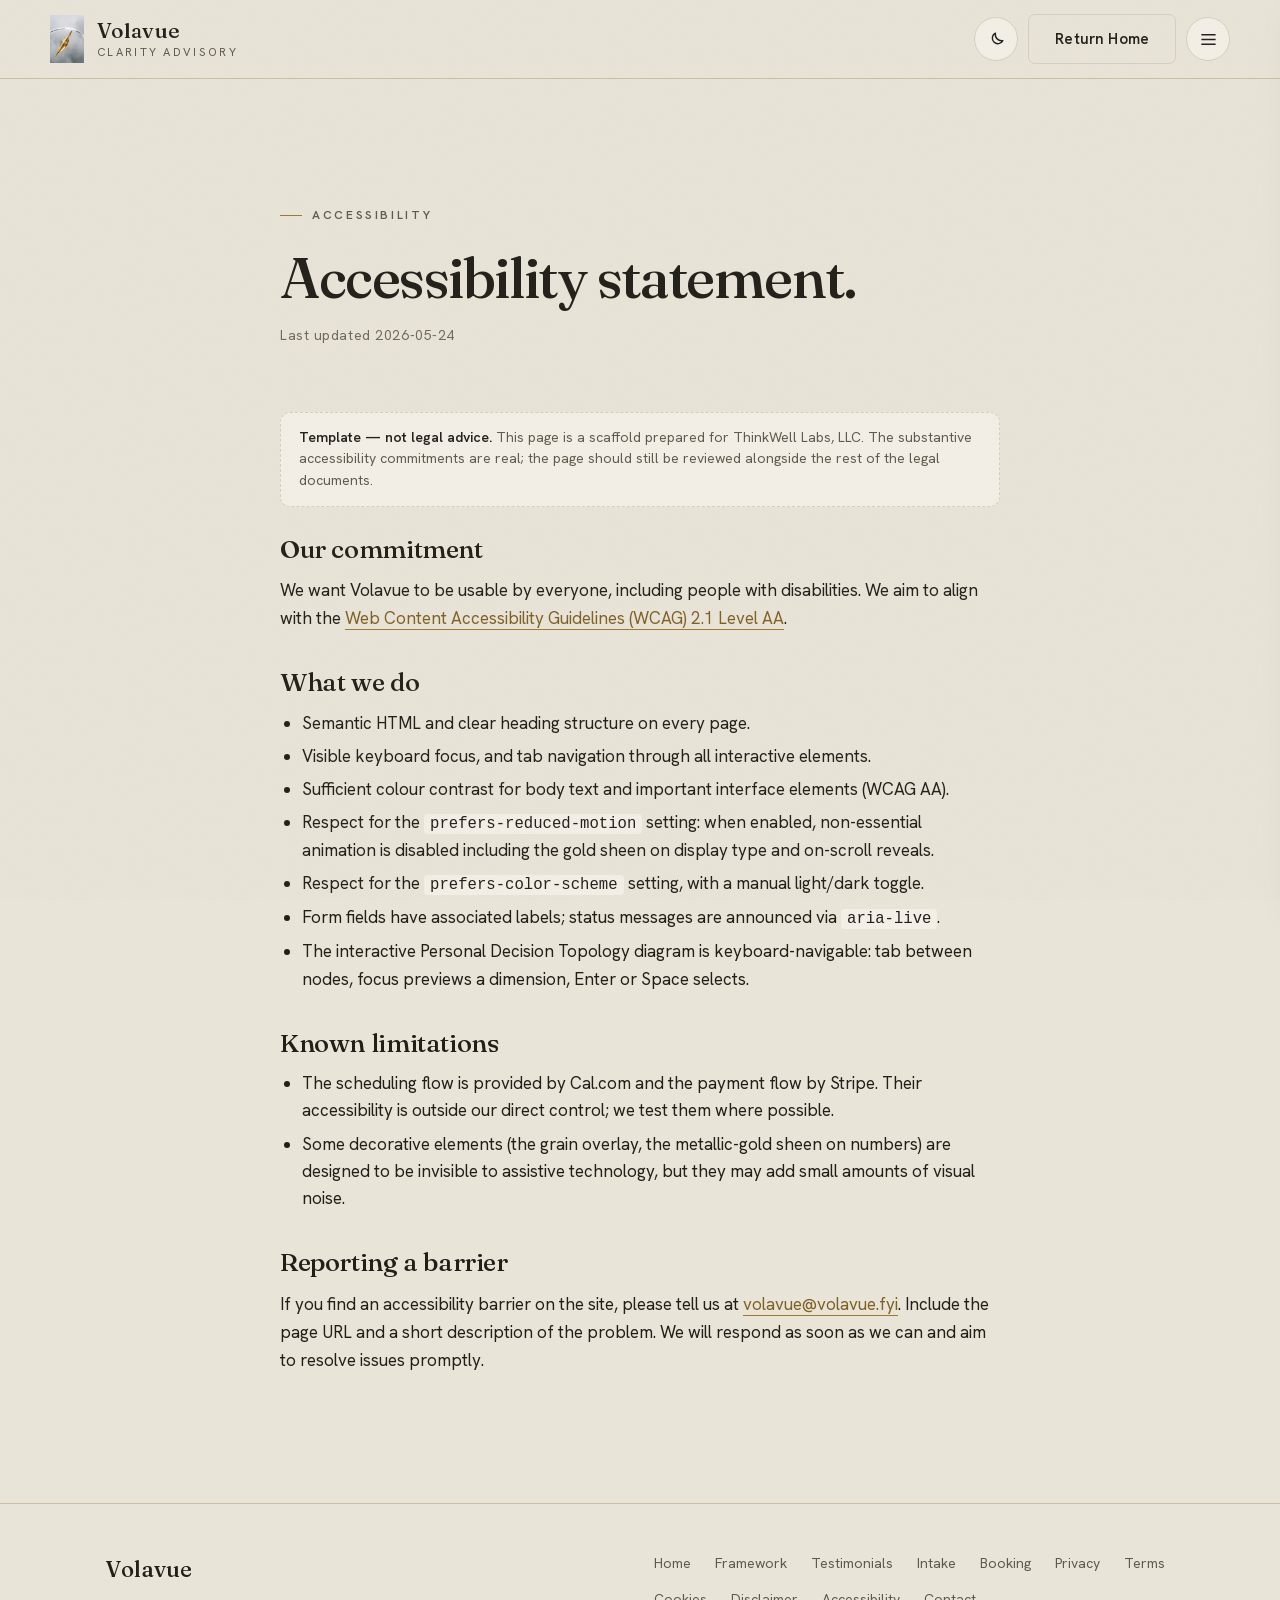
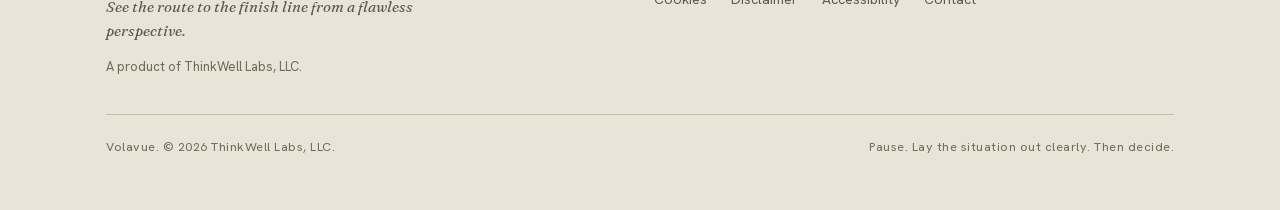
==== assets/accessibility.html @ 46bc1749 "Pre-launch hardening: privacy, security, legal scaffolds Privacy / security - Self-host Fraunces and" ====
<!DOCTYPE html>
<html lang="en">
<head>
<meta charset="utf-8">
<meta name="viewport" content="width=device-width,initial-scale=1">
<title>Volavue — Accessibility</title>
<meta name="description" content="Volavue's accessibility commitment, what we do, known limitations, and how to report a barrier.">
<link rel="canonical" href="https://volavue.fyi/accessibility.html">
<meta property="og:type" content="website">
<meta property="og:site_name" content="Volavue">
<meta property="og:url" content="https://volavue.fyi/accessibility.html">
<meta property="og:title" content="Volavue — Accessibility">
<meta property="og:description" content="Volavue's accessibility commitment and how to report a barrier.">
<meta property="og:image" content="https://volavue.fyi/volavuelogo.png">
<meta name="twitter:card" content="summary">
<meta name="twitter:title" content="Volavue — Accessibility">
<meta name="twitter:description" content="Volavue's accessibility commitment and how to report a barrier.">
<meta name="twitter:image" content="https://volavue.fyi/volavuelogo.png">
<link rel="stylesheet" href="fonts/fonts.css">
<link rel="stylesheet" href="styles.css">
<script>document.documentElement.classList.add('js')</script>
</head>
<body>

<header class="hdr">
  <div class="wrap hdr-in">
    <a class="brand" href="index.html" aria-label="Volavue home">
      <img src="volavuelogo.png" alt="">
      <span class="brand-tx"><b>Volavue</b><span>Clarity advisory</span></span>
    </a>
    <nav class="nav">
      <button class="icon-btn" id="themeToggle" type="button" aria-label="Toggle light and dark mode"><svg id="themeIcon" viewBox="0 0 24 24" aria-hidden="true"></svg></button>
      <a class="btn btn-ghost" href="index.html">Return Home</a>
      <button class="icon-btn" id="menuToggle" type="button" aria-label="Open menu" aria-expanded="false"><svg viewBox="0 0 24 24" aria-hidden="true"><path d="M3 6h18M3 12h18M3 18h18"/></svg></button>
    </nav>
  </div>
</header>

<div id="overlay"></div>
<aside id="sideMenu" aria-label="Site menu" aria-hidden="true">
  <div class="menu-top">
    <b>Menu</b>
    <button class="icon-btn" id="menuClose" type="button" aria-label="Close menu"><svg viewBox="0 0 24 24" aria-hidden="true"><path d="M6 6l12 12M18 6L6 18"/></svg></button>
  </div>
  <nav>
    <a href="index.html">Home</a>
    <a href="index.html#framework">Framework</a>
    <a href="index.html#testimonials">Testimonials</a>
    <a href="intake.html">Intake</a>
    <a href="booking.html">Booking</a>
  </nav>
</aside>

<main id="top">
  <section class="intro">
    <div class="wrap"><div class="col">
      <p class="eyebrow">Accessibility</p>
      <h1>Accessibility statement.</h1>
      <p class="meta">Last updated 2026-05-24</p>
    </div></div>
  </section>

  <section class="legal">
    <div class="wrap"><div class="col reveal">
      <div class="legal-notice">
        <strong>Template — not legal advice.</strong> This page is a scaffold prepared for ThinkWell Labs, LLC. The substantive accessibility commitments are real; the page should still be reviewed alongside the rest of the legal documents.
      </div>

      <h2>Our commitment</h2>
      <p>We want Volavue to be usable by everyone, including people with disabilities. We aim to align with the <a href="https://www.w3.org/WAI/standards-guidelines/wcag/" target="_blank" rel="noopener noreferrer">Web Content Accessibility Guidelines (WCAG) 2.1 Level AA</a>.</p>

      <h2>What we do</h2>
      <ul>
        <li>Semantic HTML and clear heading structure on every page.</li>
        <li>Visible keyboard focus, and tab navigation through all interactive elements.</li>
        <li>Sufficient colour contrast for body text and important interface elements (WCAG AA).</li>
        <li>Respect for the <code>prefers-reduced-motion</code> setting: when enabled, non-essential animation is disabled including the gold sheen on display type and on-scroll reveals.</li>
        <li>Respect for the <code>prefers-color-scheme</code> setting, with a manual light/dark toggle.</li>
        <li>Form fields have associated labels; status messages are announced via <code>aria-live</code>.</li>
        <li>The interactive Personal Decision Topology diagram is keyboard-navigable: tab between nodes, focus previews a dimension, Enter or Space selects.</li>
      </ul>

      <h2>Known limitations</h2>
      <ul>
        <li>The scheduling flow is provided by Cal.com and the payment flow by Stripe. Their accessibility is outside our direct control; we test them where possible.</li>
        <li>Some decorative elements (the grain overlay, the metallic-gold sheen on numbers) are designed to be invisible to assistive technology, but they may add small amounts of visual noise.</li>
      </ul>

      <h2>Reporting a barrier</h2>
      <p>If you find an accessibility barrier on the site, please tell us at <a href="mailto:volavue@volavue.fyi">volavue@volavue.fyi</a>. Include the page URL and a short description of the problem. We will respond as soon as we can and aim to resolve issues promptly.</p>
    </div></div>
  </section>
</main>

<footer class="ft">
  <div class="wrap">
    <div class="ft-grid">
      <div class="ft-brand">
        <b>Volavue</b>
        <p class="ft-tagline">See the route to the finish line from a flawless perspective.</p>
        <p class="ft-attribution">A product of ThinkWell Labs, LLC.</p>
      </div>
      <nav class="ft-nav">
        <a href="index.html">Home</a>
        <a href="index.html#framework">Framework</a>
        <a href="index.html#testimonials">Testimonials</a>
        <a href="intake.html">Intake</a>
        <a href="booking.html">Booking</a>
        <a href="privacy.html">Privacy</a>
        <a href="terms.html">Terms</a>
        <a href="cookies.html">Cookies</a>
        <a href="disclaimer.html">Disclaimer</a>
        <a href="accessibility.html">Accessibility</a>
        <a href="contact.html">Contact</a>
      </nav>
    </div>
    <div class="ft-base">
      <span>Volavue. &copy; 2026 ThinkWell Labs, LLC.</span>
      <span>Pause. Lay the situation out clearly. Then decide.</span>
    </div>
  </div>
</footer>

<script>
(function(){
  var root=document.documentElement,btn=document.getElementById('themeToggle'),icon=document.getElementById('themeIcon');
  var sun='<g fill="none" stroke="currentColor" stroke-width="1.8" stroke-linecap="round"><circle cx="12" cy="12" r="4.2"/><path d="M12 2.5v2.6M12 18.9v2.6M21.5 12h-2.6M5.1 12H2.5M18.7 5.3l-1.8 1.8M7.1 16.9l-1.8 1.8M18.7 18.7l-1.8-1.8M7.1 7.1 5.3 5.3"/></g>';
  var moon='<path fill="none" stroke="currentColor" stroke-width="1.8" stroke-linejoin="round" d="M20 13.4A8 8 0 0 1 10.6 4 7 7 0 1 0 20 13.4Z"/>';
  function set(mode){var d=mode==='dark';root.classList.toggle('dark',d);if(icon)icon.innerHTML=d?sun:moon;if(btn)btn.setAttribute('aria-label',d?'Switch to light mode':'Switch to dark mode');}
  var mq=window.matchMedia('(prefers-color-scheme: dark)');set(mq.matches?'dark':'light');
  mq.addEventListener('change',function(e){set(e.matches?'dark':'light');});
  btn&&btn.addEventListener('click',function(){set(root.classList.contains('dark')?'light':'dark');});
})();
(function(){
  var open=document.getElementById('menuToggle'),close=document.getElementById('menuClose'),menu=document.getElementById('sideMenu'),ov=document.getElementById('overlay');
  function show(o){menu.classList.toggle('on',o);ov.classList.toggle('on',o);menu.setAttribute('aria-hidden',o?'false':'true');open.setAttribute('aria-expanded',o?'true':'false');if(o)close.focus();else open.focus();}
  open.addEventListener('click',function(){show(true);});close.addEventListener('click',function(){show(false);});ov.addEventListener('click',function(){show(false);});
  menu.querySelectorAll('a').forEach(function(a){a.addEventListener('click',function(){show(false);});});
  document.addEventListener('keydown',function(e){if(e.key==='Escape'&&menu.classList.contains('on'))show(false);});
})();
(function(){
  var els=[].slice.call(document.querySelectorAll('.reveal'));
  if(matchMedia('(prefers-reduced-motion: reduce)').matches||!('IntersectionObserver'in window)){els.forEach(function(e){e.classList.add('in');});return;}
  var io=new IntersectionObserver(function(ents){ents.forEach(function(en){if(en.isIntersecting){en.target.classList.add('in');io.unobserve(en.target);}});},{threshold:.1});
  els.forEach(function(e){io.observe(e);});
})();
</script>
</body>
</html>
---- assets/fonts/fonts.css ----
/* vietnamese */
@font-face {
  font-family: 'Fraunces';
  font-style: italic;
  font-weight: 400;
  font-display: swap;
  src: url(6NUs8FyLNQOQZAnv9ZwNjucMHVn85Ni7emAe9lKqZTnbB-gzTK0K1ChJdt9hFwpX9W37ll9_mvIiQublWIIkfg.woff2) format('woff2');
  unicode-range: U+0102-0103, U+0110-0111, U+0128-0129, U+0168-0169, U+01A0-01A1, U+01AF-01B0, U+0300-0301, U+0303-0304, U+0308-0309, U+0323, U+0329, U+1EA0-1EF9, U+20AB;
}
/* latin-ext */
@font-face {
  font-family: 'Fraunces';
  font-style: italic;
  font-weight: 400;
  font-display: swap;
  src: url(6NUs8FyLNQOQZAnv9ZwNjucMHVn85Ni7emAe9lKqZTnbB-gzTK0K1ChJdt9hFwpX9W37ll9_mvMiQublWIIkfg.woff2) format('woff2');
  unicode-range: U+0100-02BA, U+02BD-02C5, U+02C7-02CC, U+02CE-02D7, U+02DD-02FF, U+0304, U+0308, U+0329, U+1D00-1DBF, U+1E00-1E9F, U+1EF2-1EFF, U+2020, U+20A0-20AB, U+20AD-20C0, U+2113, U+2C60-2C7F, U+A720-A7FF;
}
/* latin */
@font-face {
  font-family: 'Fraunces';
  font-style: italic;
  font-weight: 400;
  font-display: swap;
  src: url(6NUs8FyLNQOQZAnv9ZwNjucMHVn85Ni7emAe9lKqZTnbB-gzTK0K1ChJdt9hFwpX9W37ll9_mv0iQublWII.woff2) format('woff2');
  unicode-range: U+0000-00FF, U+0131, U+0152-0153, U+02BB-02BC, U+02C6, U+02DA, U+02DC, U+0304, U+0308, U+0329, U+2000-206F, U+20AC, U+2122, U+2191, U+2193, U+2212, U+2215, U+FEFF, U+FFFD;
}
/* vietnamese */
@font-face {
  font-family: 'Fraunces';
  font-style: normal;
  font-weight: 400;
  font-display: swap;
  src: url(6NU78FyLNQOQZAnv9bYEvDiIdE9Ea92uemAk_WBq8U_9v0c2Wa0KxCBTeP2Xz5fU8w.woff2) format('woff2');
  unicode-range: U+0102-0103, U+0110-0111, U+0128-0129, U+0168-0169, U+01A0-01A1, U+01AF-01B0, U+0300-0301, U+0303-0304, U+0308-0309, U+0323, U+0329, U+1EA0-1EF9, U+20AB;
}
/* latin-ext */
@font-face {
  font-family: 'Fraunces';
  font-style: normal;
  font-weight: 400;
  font-display: swap;
  src: url(6NU78FyLNQOQZAnv9bYEvDiIdE9Ea92uemAk_WBq8U_9v0c2Wa0KxCFTeP2Xz5fU8w.woff2) format('woff2');
  unicode-range: U+0100-02BA, U+02BD-02C5, U+02C7-02CC, U+02CE-02D7, U+02DD-02FF, U+0304, U+0308, U+0329, U+1D00-1DBF, U+1E00-1E9F, U+1EF2-1EFF, U+2020, U+20A0-20AB, U+20AD-20C0, U+2113, U+2C60-2C7F, U+A720-A7FF;
}
/* latin */
@font-face {
  font-family: 'Fraunces';
  font-style: normal;
  font-weight: 400;
  font-display: swap;
  src: url(6NU78FyLNQOQZAnv9bYEvDiIdE9Ea92uemAk_WBq8U_9v0c2Wa0KxC9TeP2Xz5c.woff2) format('woff2');
  unicode-range: U+0000-00FF, U+0131, U+0152-0153, U+02BB-02BC, U+02C6, U+02DA, U+02DC, U+0304, U+0308, U+0329, U+2000-206F, U+20AC, U+2122, U+2191, U+2193, U+2212, U+2215, U+FEFF, U+FFFD;
}
/* vietnamese */
@font-face {
  font-family: 'Fraunces';
  font-style: normal;
  font-weight: 500;
  font-display: swap;
  src: url(6NU78FyLNQOQZAnv9bYEvDiIdE9Ea92uemAk_WBq8U_9v0c2Wa0KxCBTeP2Xz5fU8w.woff2) format('woff2');
  unicode-range: U+0102-0103, U+0110-0111, U+0128-0129, U+0168-0169, U+01A0-01A1, U+01AF-01B0, U+0300-0301, U+0303-0304, U+0308-0309, U+0323, U+0329, U+1EA0-1EF9, U+20AB;
}
/* latin-ext */
@font-face {
  font-family: 'Fraunces';
  font-style: normal;
  font-weight: 500;
  font-display: swap;
  src: url(6NU78FyLNQOQZAnv9bYEvDiIdE9Ea92uemAk_WBq8U_9v0c2Wa0KxCFTeP2Xz5fU8w.woff2) format('woff2');
  unicode-range: U+0100-02BA, U+02BD-02C5, U+02C7-02CC, U+02CE-02D7, U+02DD-02FF, U+0304, U+0308, U+0329, U+1D00-1DBF, U+1E00-1E9F, U+1EF2-1EFF, U+2020, U+20A0-20AB, U+20AD-20C0, U+2113, U+2C60-2C7F, U+A720-A7FF;
}
/* latin */
@font-face {
  font-family: 'Fraunces';
  font-style: normal;
  font-weight: 500;
  font-display: swap;
  src: url(6NU78FyLNQOQZAnv9bYEvDiIdE9Ea92uemAk_WBq8U_9v0c2Wa0KxC9TeP2Xz5c.woff2) format('woff2');
  unicode-range: U+0000-00FF, U+0131, U+0152-0153, U+02BB-02BC, U+02C6, U+02DA, U+02DC, U+0304, U+0308, U+0329, U+2000-206F, U+20AC, U+2122, U+2191, U+2193, U+2212, U+2215, U+FEFF, U+FFFD;
}
/* vietnamese */
@font-face {
  font-family: 'Fraunces';
  font-style: normal;
  font-weight: 600;
  font-display: swap;
  src: url(6NU78FyLNQOQZAnv9bYEvDiIdE9Ea92uemAk_WBq8U_9v0c2Wa0KxCBTeP2Xz5fU8w.woff2) format('woff2');
  unicode-range: U+0102-0103, U+0110-0111, U+0128-0129, U+0168-0169, U+01A0-01A1, U+01AF-01B0, U+0300-0301, U+0303-0304, U+0308-0309, U+0323, U+0329, U+1EA0-1EF9, U+20AB;
}
/* latin-ext */
@font-face {
  font-family: 'Fraunces';
  font-style: normal;
  font-weight: 600;
  font-display: swap;
  src: url(6NU78FyLNQOQZAnv9bYEvDiIdE9Ea92uemAk_WBq8U_9v0c2Wa0KxCFTeP2Xz5fU8w.woff2) format('woff2');
  unicode-range: U+0100-02BA, U+02BD-02C5, U+02C7-02CC, U+02CE-02D7, U+02DD-02FF, U+0304, U+0308, U+0329, U+1D00-1DBF, U+1E00-1E9F, U+1EF2-1EFF, U+2020, U+20A0-20AB, U+20AD-20C0, U+2113, U+2C60-2C7F, U+A720-A7FF;
}
/* latin */
@font-face {
  font-family: 'Fraunces';
  font-style: normal;
  font-weight: 600;
  font-display: swap;
  src: url(6NU78FyLNQOQZAnv9bYEvDiIdE9Ea92uemAk_WBq8U_9v0c2Wa0KxC9TeP2Xz5c.woff2) format('woff2');
  unicode-range: U+0000-00FF, U+0131, U+0152-0153, U+02BB-02BC, U+02C6, U+02DA, U+02DC, U+0304, U+0308, U+0329, U+2000-206F, U+20AC, U+2122, U+2191, U+2193, U+2212, U+2215, U+FEFF, U+FFFD;
}
/* cyrillic-ext */
@font-face {
  font-family: 'Hanken Grotesk';
  font-style: normal;
  font-weight: 400;
  font-display: swap;
  src: url(ieVn2YZDLWuGJpnzaiwFXS9tYtpQ59CxCis4UvI.woff2) format('woff2');
  unicode-range: U+0460-052F, U+1C80-1C8A, U+20B4, U+2DE0-2DFF, U+A640-A69F, U+FE2E-FE2F;
}
/* vietnamese */
@font-face {
  font-family: 'Hanken Grotesk';
  font-style: normal;
  font-weight: 400;
  font-display: swap;
  src: url(ieVn2YZDLWuGJpnzaiwFXS9tYtpS59CxCis4UvI.woff2) format('woff2');
  unicode-range: U+0102-0103, U+0110-0111, U+0128-0129, U+0168-0169, U+01A0-01A1, U+01AF-01B0, U+0300-0301, U+0303-0304, U+0308-0309, U+0323, U+0329, U+1EA0-1EF9, U+20AB;
}
/* latin-ext */
@font-face {
  font-family: 'Hanken Grotesk';
  font-style: normal;
  font-weight: 400;
  font-display: swap;
  src: url(ieVn2YZDLWuGJpnzaiwFXS9tYtpT59CxCis4UvI.woff2) format('woff2');
  unicode-range: U+0100-02BA, U+02BD-02C5, U+02C7-02CC, U+02CE-02D7, U+02DD-02FF, U+0304, U+0308, U+0329, U+1D00-1DBF, U+1E00-1E9F, U+1EF2-1EFF, U+2020, U+20A0-20AB, U+20AD-20C0, U+2113, U+2C60-2C7F, U+A720-A7FF;
}
/* latin */
@font-face {
  font-family: 'Hanken Grotesk';
  font-style: normal;
  font-weight: 400;
  font-display: swap;
  src: url(ieVn2YZDLWuGJpnzaiwFXS9tYtpd59CxCis4.woff2) format('woff2');
  unicode-range: U+0000-00FF, U+0131, U+0152-0153, U+02BB-02BC, U+02C6, U+02DA, U+02DC, U+0304, U+0308, U+0329, U+2000-206F, U+20AC, U+2122, U+2191, U+2193, U+2212, U+2215, U+FEFF, U+FFFD;
}
/* cyrillic-ext */
@font-face {
  font-family: 'Hanken Grotesk';
  font-style: normal;
  font-weight: 500;
  font-display: swap;
  src: url(ieVn2YZDLWuGJpnzaiwFXS9tYtpQ59CxCis4UvI.woff2) format('woff2');
  unicode-range: U+0460-052F, U+1C80-1C8A, U+20B4, U+2DE0-2DFF, U+A640-A69F, U+FE2E-FE2F;
}
/* vietnamese */
@font-face {
  font-family: 'Hanken Grotesk';
  font-style: normal;
  font-weight: 500;
  font-display: swap;
  src: url(ieVn2YZDLWuGJpnzaiwFXS9tYtpS59CxCis4UvI.woff2) format('woff2');
  unicode-range: U+0102-0103, U+0110-0111, U+0128-0129, U+0168-0169, U+01A0-01A1, U+01AF-01B0, U+0300-0301, U+0303-0304, U+0308-0309, U+0323, U+0329, U+1EA0-1EF9, U+20AB;
}
/* latin-ext */
@font-face {
  font-family: 'Hanken Grotesk';
  font-style: normal;
  font-weight: 500;
  font-display: swap;
  src: url(ieVn2YZDLWuGJpnzaiwFXS9tYtpT59CxCis4UvI.woff2) format('woff2');
  unicode-range: U+0100-02BA, U+02BD-02C5, U+02C7-02CC, U+02CE-02D7, U+02DD-02FF, U+0304, U+0308, U+0329, U+1D00-1DBF, U+1E00-1E9F, U+1EF2-1EFF, U+2020, U+20A0-20AB, U+20AD-20C0, U+2113, U+2C60-2C7F, U+A720-A7FF;
}
/* latin */
@font-face {
  font-family: 'Hanken Grotesk';
  font-style: normal;
  font-weight: 500;
  font-display: swap;
  src: url(ieVn2YZDLWuGJpnzaiwFXS9tYtpd59CxCis4.woff2) format('woff2');
  unicode-range: U+0000-00FF, U+0131, U+0152-0153, U+02BB-02BC, U+02C6, U+02DA, U+02DC, U+0304, U+0308, U+0329, U+2000-206F, U+20AC, U+2122, U+2191, U+2193, U+2212, U+2215, U+FEFF, U+FFFD;
}
/* cyrillic-ext */
@font-face {
  font-family: 'Hanken Grotesk';
  font-style: normal;
  font-weight: 600;
  font-display: swap;
  src: url(ieVn2YZDLWuGJpnzaiwFXS9tYtpQ59CxCis4UvI.woff2) format('woff2');
  unicode-range: U+0460-052F, U+1C80-1C8A, U+20B4, U+2DE0-2DFF, U+A640-A69F, U+FE2E-FE2F;
}
/* vietnamese */
@font-face {
  font-family: 'Hanken Grotesk';
  font-style: normal;
  font-weight: 600;
  font-display: swap;
  src: url(ieVn2YZDLWuGJpnzaiwFXS9tYtpS59CxCis4UvI.woff2) format('woff2');
  unicode-range: U+0102-0103, U+0110-0111, U+0128-0129, U+0168-0169, U+01A0-01A1, U+01AF-01B0, U+0300-0301, U+0303-0304, U+0308-0309, U+0323, U+0329, U+1EA0-1EF9, U+20AB;
}
/* latin-ext */
@font-face {
  font-family: 'Hanken Grotesk';
  font-style: normal;
  font-weight: 600;
  font-display: swap;
  src: url(ieVn2YZDLWuGJpnzaiwFXS9tYtpT59CxCis4UvI.woff2) format('woff2');
  unicode-range: U+0100-02BA, U+02BD-02C5, U+02C7-02CC, U+02CE-02D7, U+02DD-02FF, U+0304, U+0308, U+0329, U+1D00-1DBF, U+1E00-1E9F, U+1EF2-1EFF, U+2020, U+20A0-20AB, U+20AD-20C0, U+2113, U+2C60-2C7F, U+A720-A7FF;
}
/* latin */
@font-face {
  font-family: 'Hanken Grotesk';
  font-style: normal;
  font-weight: 600;
  font-display: swap;
  src: url(ieVn2YZDLWuGJpnzaiwFXS9tYtpd59CxCis4.woff2) format('woff2');
  unicode-range: U+0000-00FF, U+0131, U+0152-0153, U+02BB-02BC, U+02C6, U+02DA, U+02DC, U+0304, U+0308, U+0329, U+2000-206F, U+20AC, U+2122, U+2191, U+2193, U+2212, U+2215, U+FEFF, U+FFFD;
}
/* cyrillic-ext */
@font-face {
  font-family: 'Hanken Grotesk';
  font-style: normal;
  font-weight: 700;
  font-display: swap;
  src: url(ieVn2YZDLWuGJpnzaiwFXS9tYtpQ59CxCis4UvI.woff2) format('woff2');
  unicode-range: U+0460-052F, U+1C80-1C8A, U+20B4, U+2DE0-2DFF, U+A640-A69F, U+FE2E-FE2F;
}
/* vietnamese */
@font-face {
  font-family: 'Hanken Grotesk';
  font-style: normal;
  font-weight: 700;
  font-display: swap;
  src: url(ieVn2YZDLWuGJpnzaiwFXS9tYtpS59CxCis4UvI.woff2) format('woff2');
  unicode-range: U+0102-0103, U+0110-0111, U+0128-0129, U+0168-0169, U+01A0-01A1, U+01AF-01B0, U+0300-0301, U+0303-0304, U+0308-0309, U+0323, U+0329, U+1EA0-1EF9, U+20AB;
}
/* latin-ext */
@font-face {
  font-family: 'Hanken Grotesk';
  font-style: normal;
  font-weight: 700;
  font-display: swap;
  src: url(ieVn2YZDLWuGJpnzaiwFXS9tYtpT59CxCis4UvI.woff2) format('woff2');
  unicode-range: U+0100-02BA, U+02BD-02C5, U+02C7-02CC, U+02CE-02D7, U+02DD-02FF, U+0304, U+0308, U+0329, U+1D00-1DBF, U+1E00-1E9F, U+1EF2-1EFF, U+2020, U+20A0-20AB, U+20AD-20C0, U+2113, U+2C60-2C7F, U+A720-A7FF;
}
/* latin */
@font-face {
  font-family: 'Hanken Grotesk';
  font-style: normal;
  font-weight: 700;
  font-display: swap;
  src: url(ieVn2YZDLWuGJpnzaiwFXS9tYtpd59CxCis4.woff2) format('woff2');
  unicode-range: U+0000-00FF, U+0131, U+0152-0153, U+02BB-02BC, U+02C6, U+02DA, U+02DC, U+0304, U+0308, U+0329, U+2000-206F, U+20AC, U+2122, U+2191, U+2193, U+2212, U+2215, U+FEFF, U+FFFD;
}
---- assets/styles.css ----
/* Volavue — shared design system (used by the legal pages). */
:root{
  --bg:#e9e4d8; --surface:#f3efe6; --surface-2:#fbf8f0;
  --text:#221f19; --muted:#5e594b; --soft:#6f6857;
  --border:#d6cfbc; --line:#cabfa6;
  --accent:#7e6020;
  --gold:#9c7a2a;
  --metal:linear-gradient(118deg,#6e5318 0%,#9c7a2a 24%,#d8bd72 47%,#f4e6af 52%,#d8bd72 57%,#9c7a2a 76%,#6e5318 100%);
  --btn:linear-gradient(140deg,#cda964 0%,#b08e3a 40%,#8c6e26 100%);
  --btn-text:#241d09;
  --ring:rgba(150,118,40,.6);
  --shadow:0 1px 2px rgba(40,33,15,.05),0 16px 40px rgba(40,33,15,.10);
  --shadow-sm:0 1px 2px rgba(40,33,15,.06),0 8px 20px rgba(40,33,15,.07);
}
:root.dark{
  --bg:#15140e; --surface:#1e1c14; --surface-2:#26231a;
  --text:#f0ebdd; --muted:#a79f8a; --soft:#7d7763;
  --border:#3a3526; --line:#332f22;
  --accent:#d9bd71;
  --gold:#cda85c;
  --metal:linear-gradient(118deg,#8a6a28 0%,#b9923a 22%,#e8cf8a 47%,#fbf3d4 52%,#e8cf8a 57%,#b9923a 78%,#8a6a28 100%);
  --btn:linear-gradient(140deg,#eccd86 0%,#c9a85a 42%,#a4843c 100%);
  --btn-text:#1b1607;
  --ring:rgba(222,184,98,.62);
  --shadow:0 1px 2px rgba(0,0,0,.32),0 18px 44px rgba(0,0,0,.46);
  --shadow-sm:0 1px 2px rgba(0,0,0,.3),0 10px 22px rgba(0,0,0,.34);
}

*{box-sizing:border-box}
html{scroll-behavior:smooth}
main,.intro,.legal{scroll-margin-top:84px}
body{margin:0;background:var(--bg);color:var(--text);font-family:'Hanken Grotesk',system-ui,Arial,sans-serif;font-size:17px;line-height:1.6;-webkit-font-smoothing:antialiased;text-rendering:optimizeLegibility;overflow-x:hidden}
a{color:inherit;text-decoration:none}
button{font:inherit;color:inherit;cursor:pointer}
img,svg{display:block;max-width:100%}
::selection{background:rgba(156,122,42,.26)}
body::after{content:"";position:fixed;inset:0;z-index:9999;pointer-events:none;opacity:.045;background-image:url("data:image/svg+xml;utf8,<svg xmlns='http://www.w3.org/2000/svg' width='160' height='160'><filter id='n'><feTurbulence type='fractalNoise' baseFrequency='0.82' numOctaves='2' stitchTiles='stitch'/></filter><rect width='100%25' height='100%25' filter='url(%23n)'/></svg>")}
.wrap{max-width:1180px;margin:0 auto;padding:0 clamp(20px,5vw,56px)}
.col{max-width:720px;margin:0 auto}

h1,h2,h3{font-family:'Fraunces','Hanken Grotesk',Georgia,serif;font-weight:500;font-optical-sizing:auto;letter-spacing:-.018em;line-height:1.15;margin:0}
.eyebrow{font-size:12px;font-weight:600;letter-spacing:.22em;text-transform:uppercase;color:var(--muted);display:inline-flex;align-items:center;gap:10px}
.eyebrow::before{content:"";width:22px;height:1px;background:var(--gold)}

.hdr{position:sticky;top:0;z-index:50;background:var(--bg);background:color-mix(in srgb,var(--bg) 88%,transparent);backdrop-filter:blur(9px);-webkit-backdrop-filter:blur(9px);border-bottom:1px solid var(--line)}
.hdr-in{display:flex;align-items:center;justify-content:space-between;gap:18px;padding:14px 0}
.brand{display:flex;align-items:center;gap:13px;min-width:0}
.brand img{width:34px;height:auto}
.brand-tx{display:flex;flex-direction:column;line-height:1}
.brand-tx b{font-family:'Fraunces',serif;font-weight:500;font-size:21px;letter-spacing:.005em}
.brand-tx span{font-size:11.5px;letter-spacing:.2em;text-transform:uppercase;color:var(--muted);margin-top:5px}
.nav{display:flex;align-items:center;gap:10px}
.icon-btn{width:44px;height:44px;border-radius:50%;border:1px solid var(--border);background:var(--surface);display:inline-grid;place-items:center;color:var(--text);transition:border-color .2s,background .2s,transform .2s}
.icon-btn:hover{border-color:var(--gold);transform:translateY(-1px)}
.icon-btn svg{width:19px;height:19px;stroke:currentColor;fill:none;stroke-width:1.8}

.btn{display:inline-flex;align-items:center;justify-content:center;gap:9px;min-height:50px;padding:0 26px;border-radius:7px;font-size:15px;font-weight:600;letter-spacing:.01em;border:1px solid transparent;transition:transform .2s,box-shadow .2s,border-color .2s,background .2s}
.btn:active{transform:translateY(1px)}
.btn-gold{position:relative;overflow:hidden;background:var(--btn);color:var(--btn-text);box-shadow:0 2px 10px rgba(120,90,20,.28),inset 0 1px 0 rgba(255,255,255,.42),inset 0 -1px 0 rgba(0,0,0,.16)}
.btn-gold:hover{transform:translateY(-2px)}
.btn-gold::after{content:"";position:absolute;inset:0;background:linear-gradient(108deg,transparent 32%,rgba(255,255,255,.62) 48%,transparent 60%);transform:translateX(-130%);transition:transform .8s cubic-bezier(.2,.7,.2,1)}
.btn-gold:hover::after{transform:translateX(130%)}
.btn-ghost{background:transparent;border-color:var(--border);color:var(--text)}
.btn-ghost:hover{border-color:var(--gold);transform:translateY(-2px);background:var(--surface)}

#overlay{position:fixed;inset:0;background:rgba(10,9,5,.46);z-index:60;opacity:0;visibility:hidden;transition:opacity .28s}
#overlay.on{opacity:1;visibility:visible}
#sideMenu{position:fixed;top:0;right:-340px;width:320px;max-width:86vw;height:100%;z-index:70;background:var(--surface);border-left:1px solid var(--border);box-shadow:var(--shadow);transition:right .32s cubic-bezier(.4,0,.15,1);padding:26px 28px}
#sideMenu.on{right:0}
.menu-top{display:flex;align-items:center;justify-content:space-between;margin-bottom:26px}
.menu-top b{font-family:'Fraunces',serif;font-weight:500;font-size:19px}
#sideMenu nav{display:flex;flex-direction:column}
#sideMenu nav a{font-family:'Fraunces',serif;font-size:21px;padding:13px 0;border-bottom:1px solid var(--line);transition:color .2s,padding-left .2s}
#sideMenu nav a:last-child{border-bottom:0}
#sideMenu nav a:hover{color:var(--accent);padding-left:8px}

.intro{padding:clamp(56px,9vw,116px) 0 clamp(8px,2vw,28px)}
.intro .eyebrow{margin-bottom:22px}
.intro h1{font-size:clamp(2.1rem,5vw,3.6rem);font-weight:500;letter-spacing:-.025em;line-height:1.08;max-width:22ch}
.intro p.meta{margin:14px 0 0;color:var(--soft);font-size:14px;letter-spacing:.04em}

.legal{padding:clamp(20px,4vw,40px) 0 clamp(60px,9vw,120px)}
.legal h2{font-size:clamp(1.35rem,2vw,1.75rem);font-weight:500;margin:36px 0 12px;letter-spacing:-.015em}
.legal h2:first-of-type{margin-top:0}
.legal h3{font-size:1.1rem;font-weight:600;margin:24px 0 8px}
.legal p{margin:0 0 14px;color:var(--text);line-height:1.65}
.legal ul,.legal ol{margin:0 0 16px;padding-left:22px}
.legal ul li,.legal ol li{margin:6px 0}
.legal a{color:var(--accent);border-bottom:1px solid var(--gold);transition:color .2s}
.legal a:hover{color:var(--gold)}
.legal strong{font-weight:600}
.legal code{font-family:ui-monospace,Menlo,monospace;font-size:.92em;background:var(--surface);padding:1px 6px;border-radius:4px}
.legal-notice{margin:0 0 28px;padding:14px 18px;border:1px dashed var(--border);border-radius:10px;background:var(--surface);color:var(--muted);font-size:14px;line-height:1.55}
.legal-notice strong{color:var(--text);font-weight:600}
.placeholder{background:var(--surface);padding:2px 8px;border-radius:4px;border:1px dashed var(--border);color:var(--accent);font-family:'Fraunces',serif;font-style:italic;font-size:.92em}

.ft{border-top:1px solid var(--line);padding:48px 0 56px}
.ft-grid{display:flex;justify-content:space-between;gap:30px;flex-wrap:wrap;align-items:flex-start}
.ft-brand b{font-family:'Fraunces',serif;font-weight:500;font-size:22px}
.ft-tagline{font-family:'Fraunces',serif;font-style:italic;color:var(--muted);font-size:15px;margin:8px 0 0;max-width:36ch}
.ft-attribution{font-size:13px;color:var(--soft);margin:14px 0 0}
.ft-nav{display:flex;gap:14px 24px;flex-wrap:wrap;max-width:52ch}
.ft-nav a{font-size:14px;color:var(--muted);transition:color .2s}
.ft-nav a:hover{color:var(--accent)}
.ft-base{margin-top:36px;padding-top:22px;border-top:1px solid var(--line);display:flex;justify-content:space-between;gap:14px;flex-wrap:wrap;font-size:12.5px;color:var(--soft);letter-spacing:.04em}

.js .reveal{opacity:0;transform:translateY(20px);transition:opacity .8s ease,transform .8s cubic-bezier(.2,.7,.2,1)}
.js .reveal.in{opacity:1;transform:none}

@media (max-width:640px){.hdr .btn{display:none}}
@media (prefers-reduced-motion:reduce){
  html{scroll-behavior:auto}
  *,*::before,*::after{animation-duration:.001ms!important;animation-iteration-count:1!important;transition-duration:.001ms!important}
  .js .reveal{opacity:1!important;transform:none!important}
}
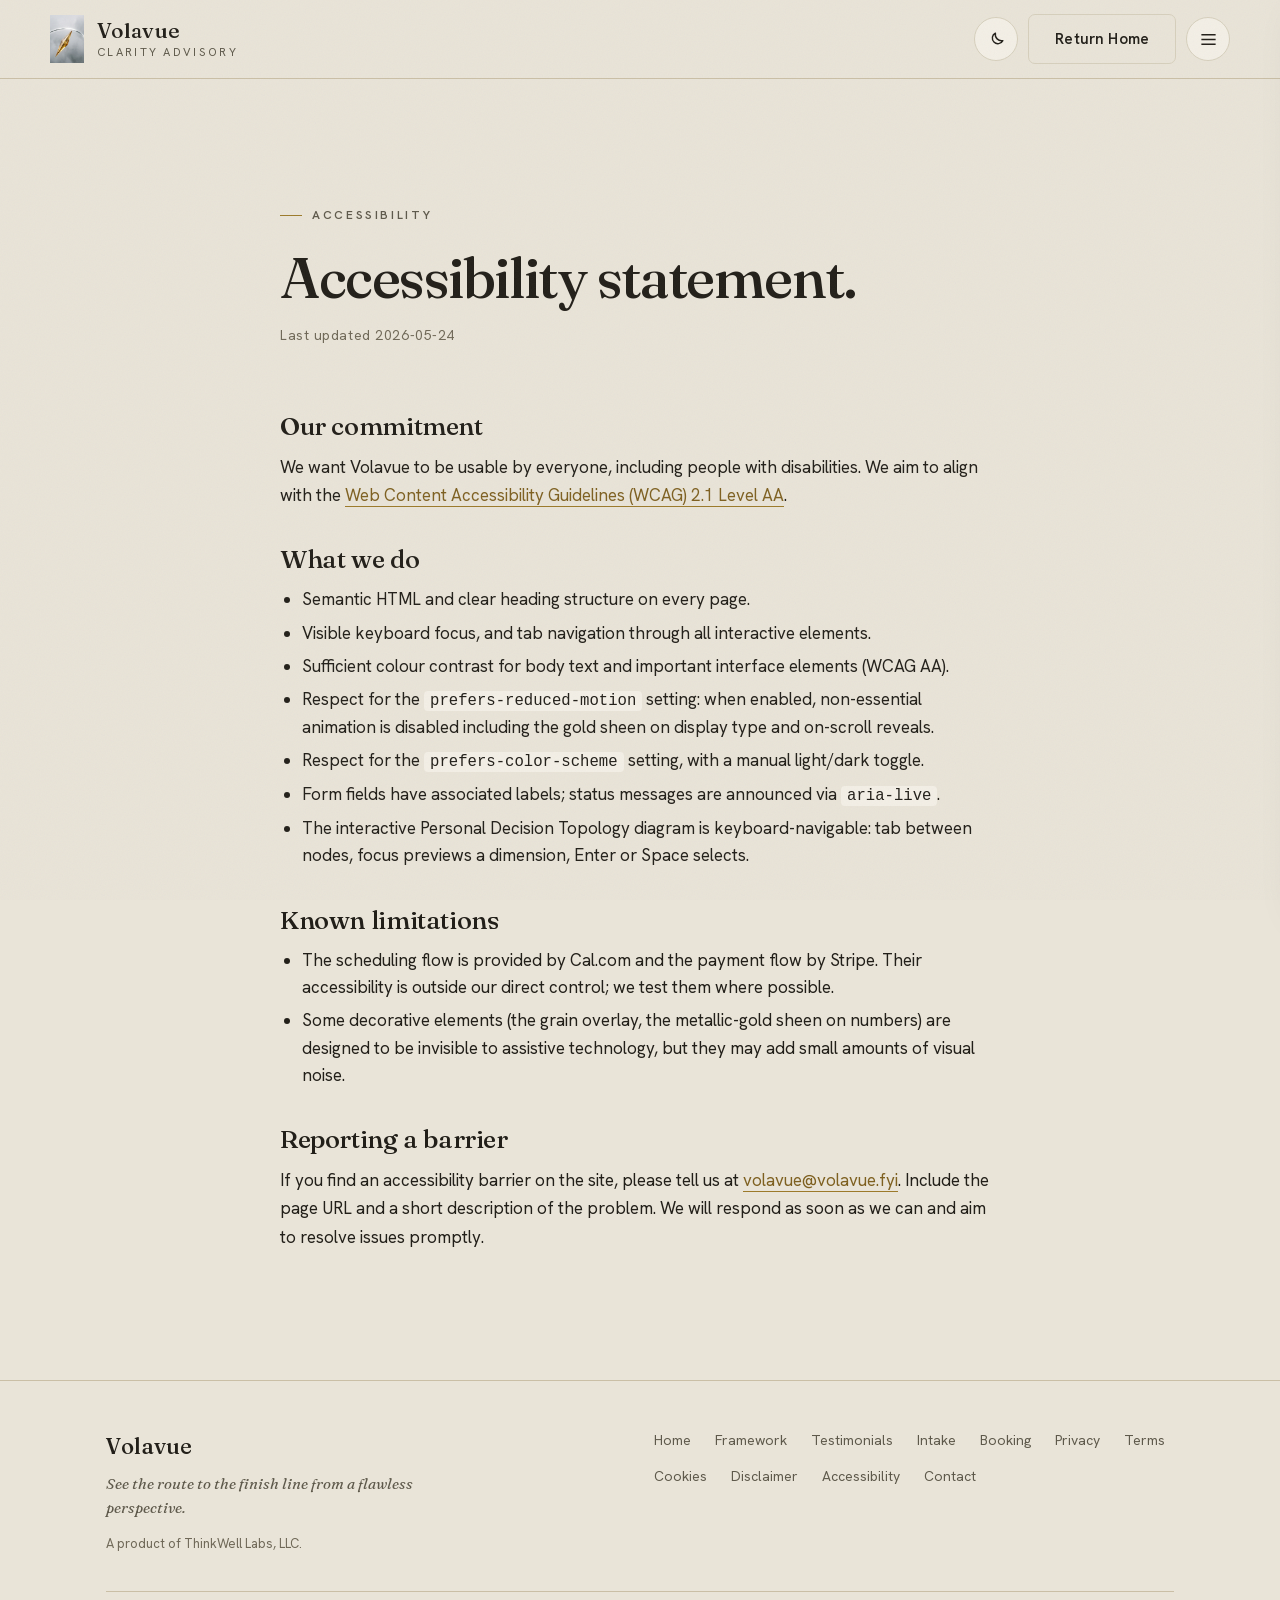
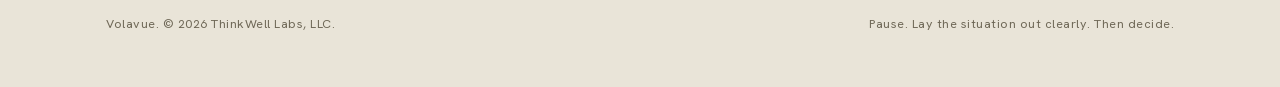
==== commit 880a5637: "Remove template-stage placeholders from legal pages - Drop the 'Template — not legal advice' notice " ====
--- a/assets/accessibility.html
+++ b/assets/accessibility.html
@@ -5,10 +5,10 @@
 <meta name="viewport" content="width=device-width,initial-scale=1">
 <title>Volavue — Accessibility</title>
 <meta name="description" content="Volavue's accessibility commitment, what we do, known limitations, and how to report a barrier.">
-<link rel="canonical" href="https://volavue.fyi/accessibility.html">
+<link rel="canonical" href="https://volavue.fyi/accessibility">
 <meta property="og:type" content="website">
 <meta property="og:site_name" content="Volavue">
-<meta property="og:url" content="https://volavue.fyi/accessibility.html">
+<meta property="og:url" content="https://volavue.fyi/accessibility">
 <meta property="og:title" content="Volavue — Accessibility">
 <meta property="og:description" content="Volavue's accessibility commitment and how to report a barrier.">
 <meta property="og:image" content="https://volavue.fyi/volavuelogo.png">
@@ -62,10 +62,6 @@
 
   <section class="legal">
     <div class="wrap"><div class="col reveal">
-      <div class="legal-notice">
-        <strong>Template — not legal advice.</strong> This page is a scaffold prepared for ThinkWell Labs, LLC. The substantive accessibility commitments are real; the page should still be reviewed alongside the rest of the legal documents.
-      </div>
-
       <h2>Our commitment</h2>
       <p>We want Volavue to be usable by everyone, including people with disabilities. We aim to align with the <a href="https://www.w3.org/WAI/standards-guidelines/wcag/" target="_blank" rel="noopener noreferrer">Web Content Accessibility Guidelines (WCAG) 2.1 Level AA</a>.</p>
 
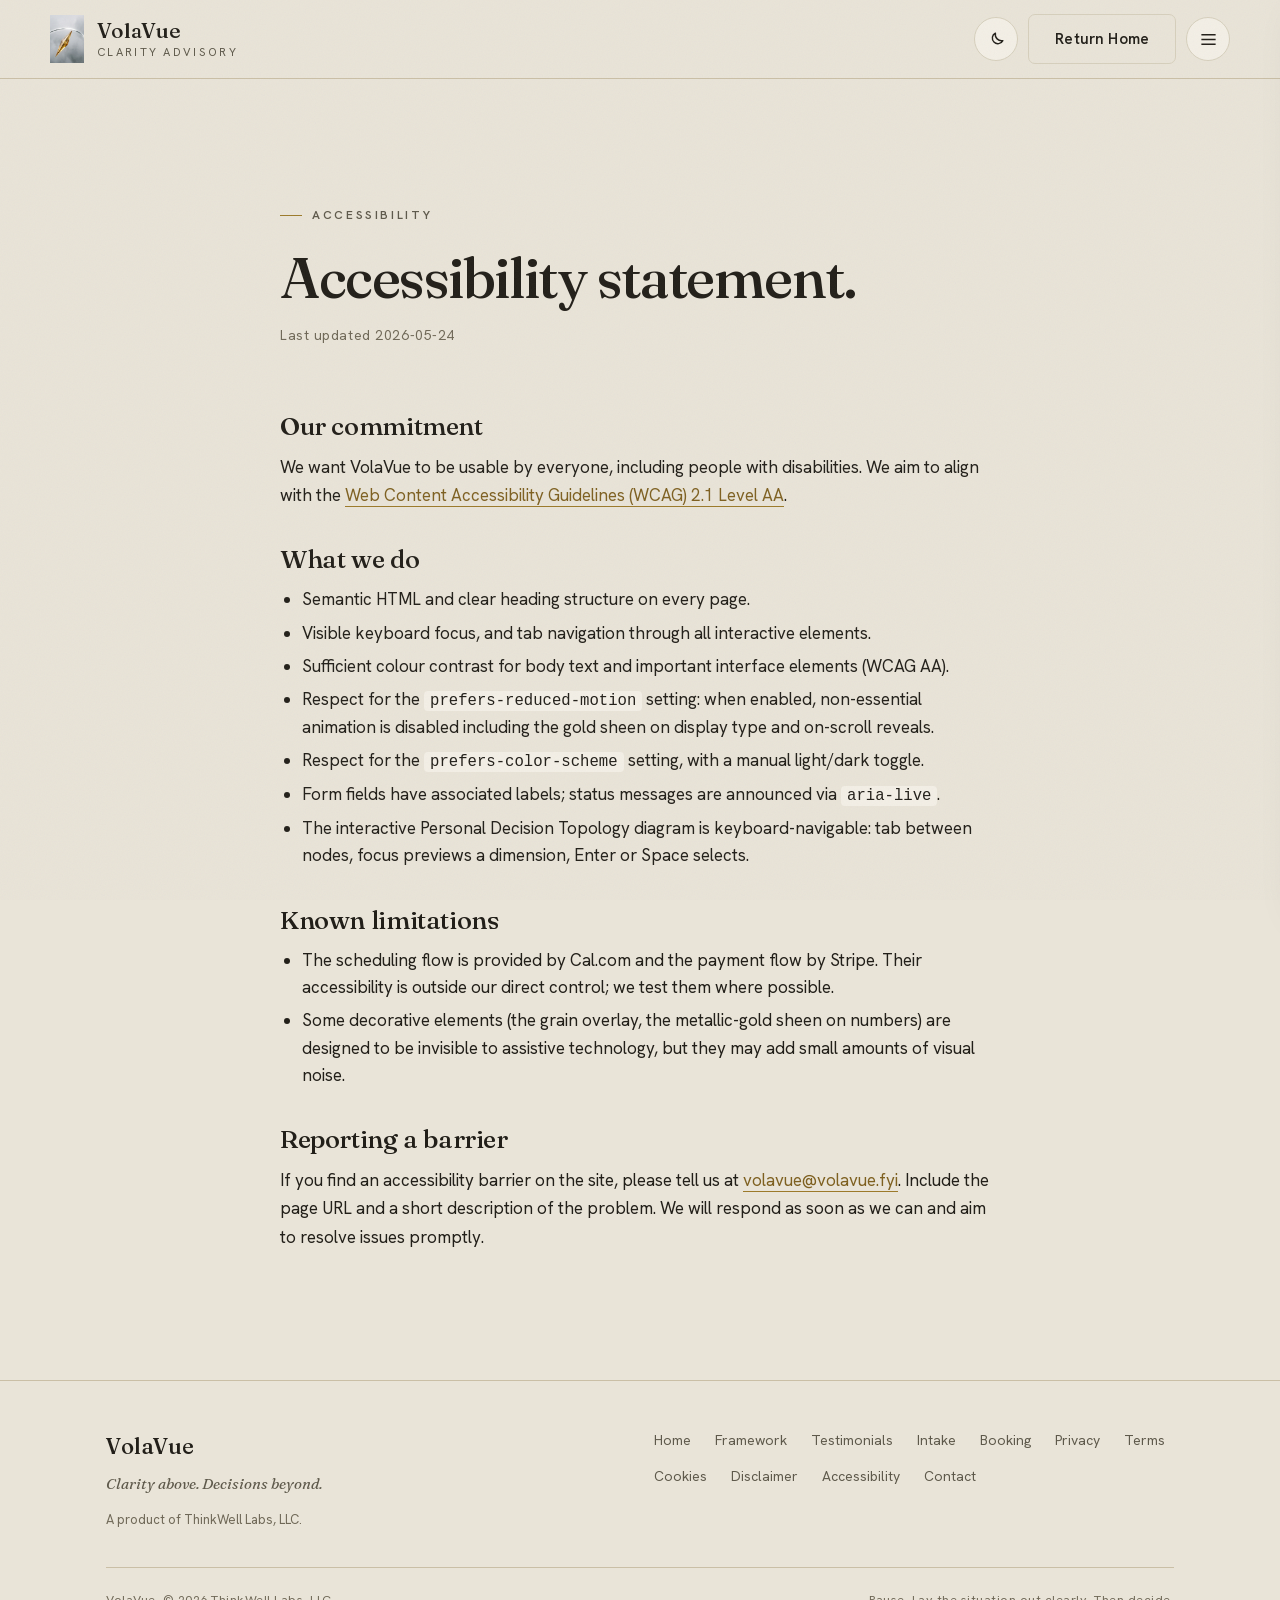
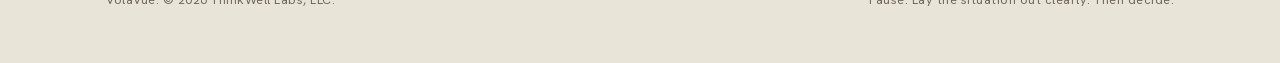
==== commit b72bc98f: "Rebrand to VolaVue, add aerial-view identity and parallax SVG backgrounds - Brand name now spelled V" ====
--- a/assets/accessibility.html
+++ b/assets/accessibility.html
@@ -3,19 +3,20 @@
 <head>
 <meta charset="utf-8">
 <meta name="viewport" content="width=device-width,initial-scale=1">
-<title>Volavue — Accessibility</title>
-<meta name="description" content="Volavue's accessibility commitment, what we do, known limitations, and how to report a barrier.">
+<title>VolaVue — Accessibility</title>
+<meta name="description" content="VolaVue's accessibility commitment, what we do, known limitations, and how to report a barrier.">
 <link rel="canonical" href="https://volavue.fyi/accessibility">
 <meta property="og:type" content="website">
-<meta property="og:site_name" content="Volavue">
+<meta property="og:site_name" content="VolaVue">
 <meta property="og:url" content="https://volavue.fyi/accessibility">
-<meta property="og:title" content="Volavue — Accessibility">
-<meta property="og:description" content="Volavue's accessibility commitment and how to report a barrier.">
+<meta property="og:title" content="VolaVue — Accessibility">
+<meta property="og:description" content="VolaVue's accessibility commitment and how to report a barrier.">
 <meta property="og:image" content="https://volavue.fyi/volavuelogo.png">
 <meta name="twitter:card" content="summary">
-<meta name="twitter:title" content="Volavue — Accessibility">
-<meta name="twitter:description" content="Volavue's accessibility commitment and how to report a barrier.">
+<meta name="twitter:title" content="VolaVue — Accessibility">
+<meta name="twitter:description" content="VolaVue's accessibility commitment and how to report a barrier.">
 <meta name="twitter:image" content="https://volavue.fyi/volavuelogo.png">
+<link rel="icon" type="image/svg+xml" href="favicon.svg">
 <link rel="stylesheet" href="fonts/fonts.css">
 <link rel="stylesheet" href="styles.css">
 <script>document.documentElement.classList.add('js')</script>
@@ -24,9 +25,9 @@
 
 <header class="hdr">
   <div class="wrap hdr-in">
-    <a class="brand" href="index.html" aria-label="Volavue home">
+    <a class="brand" href="index.html" aria-label="VolaVue home">
       <img src="volavuelogo.png" alt="">
-      <span class="brand-tx"><b>Volavue</b><span>Clarity advisory</span></span>
+      <span class="brand-tx"><b>VolaVue</b><span>Clarity advisory</span></span>
     </a>
     <nav class="nav">
       <button class="icon-btn" id="themeToggle" type="button" aria-label="Toggle light and dark mode"><svg id="themeIcon" viewBox="0 0 24 24" aria-hidden="true"></svg></button>
@@ -63,7 +64,7 @@
   <section class="legal">
     <div class="wrap"><div class="col reveal">
       <h2>Our commitment</h2>
-      <p>We want Volavue to be usable by everyone, including people with disabilities. We aim to align with the <a href="https://www.w3.org/WAI/standards-guidelines/wcag/" target="_blank" rel="noopener noreferrer">Web Content Accessibility Guidelines (WCAG) 2.1 Level AA</a>.</p>
+      <p>We want VolaVue to be usable by everyone, including people with disabilities. We aim to align with the <a href="https://www.w3.org/WAI/standards-guidelines/wcag/" target="_blank" rel="noopener noreferrer">Web Content Accessibility Guidelines (WCAG) 2.1 Level AA</a>.</p>
 
       <h2>What we do</h2>
       <ul>
@@ -92,8 +93,8 @@
   <div class="wrap">
     <div class="ft-grid">
       <div class="ft-brand">
-        <b>Volavue</b>
-        <p class="ft-tagline">See the route to the finish line from a flawless perspective.</p>
+        <b>VolaVue</b>
+        <p class="ft-tagline">Clarity above. Decisions beyond.</p>
         <p class="ft-attribution">A product of ThinkWell Labs, LLC.</p>
       </div>
       <nav class="ft-nav">
@@ -111,7 +112,7 @@
       </nav>
     </div>
     <div class="ft-base">
-      <span>Volavue. &copy; 2026 ThinkWell Labs, LLC.</span>
+      <span>VolaVue. &copy; 2026 ThinkWell Labs, LLC.</span>
       <span>Pause. Lay the situation out clearly. Then decide.</span>
     </div>
   </div>
